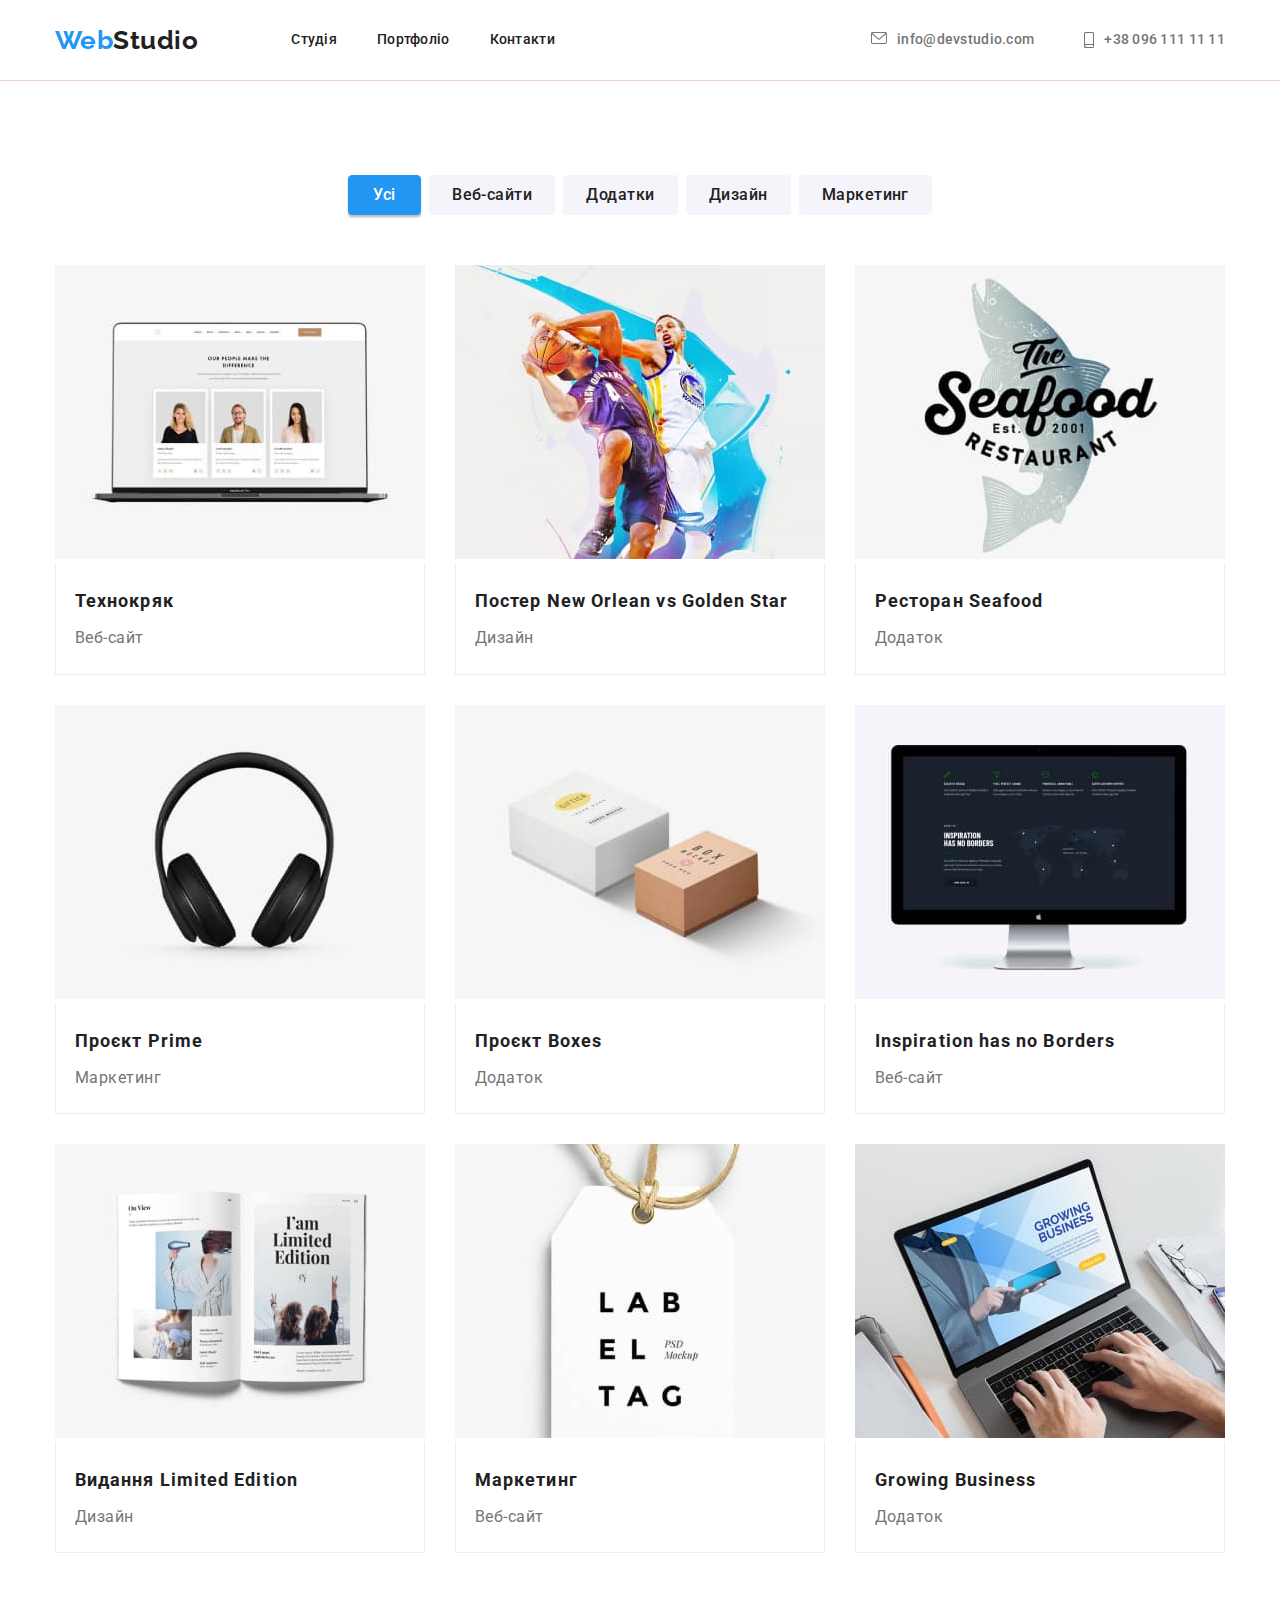
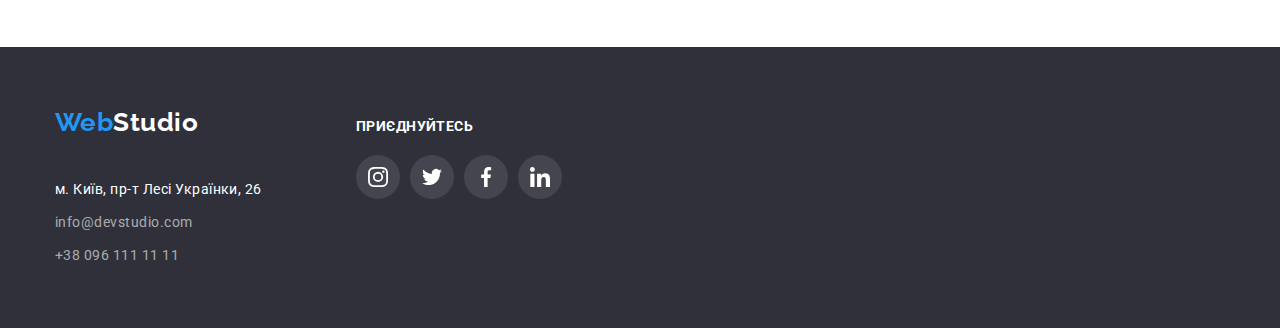
==== portfolio.html @ df7c5dd7 "зробила оверлей портфоліо" ====
<!DOCTYPE html>
<html lang="uk">

<head>
    <meta charset="UTF-8">
    <meta http-equiv="X-UA-Compatible" content="IE=edge">
    <meta name="viewport" content="width=device-width, initial-scale=1.0">
    <title>web-homework1</title>
    <link rel="preconnect" href="https://fonts.googleapis.com">
    <link rel="preconnect" href="https://fonts.gstatic.com" crossorigin>
    <link
        href="https://fonts.googleapis.com/css2?family=Raleway:wght@700&family=Roboto:wght@400;500;700;900&display=swap"
        rel="stylesheet">
    <link rel="stylesheet" href="https://cdnjs.cloudflare.com/ajax/libs/modern-normalize/1.1.0/modern-normalize.min.css">
    <link rel="stylesheet" href="./css/styles.css">
</head>

<body>
    <header class="head-block">
        <div class="container flex-header">
            <nav class="flex-header">
                <a href="./index.html" class="logo">
                    <span class="logoaccent">Web</span>Studio
    
                </a>
                <ul class="nav list">
                    <li class="item"><a href="./index.html" class="nav-list">Студія</a></li>
                    <li class="item"><a href="./portfolio.html" class="nav-list">Портфоліо</a></li>
                    <li class="item"><a href="" class="nav-list">Контакти</a></li>
                </ul>
            </nav>
            <ul class="social-links list">
    
                <li class="item">
    
                    <a href="mailto:info@devstudio.com" class="link">
                        <svg aria-label="іконка имейлу" class="link-icon" width="16" height="12">
                            <use href="./images/symbol-defs.svg#email"></use>
                        </svg>
                        info@devstudio.com
                    </a>
                </li>
                <li class="item">
                    <a href="tel:+380961111111" class="link">
                        <svg aria-label="іконка смартфону" class="link-icon" width="10" height="16">
                            <use href="./images/symbol-defs.svg#smartphone"></use>
                        </svg>
                        +38 096 111 11 11
                    </a>
                </li>
            </ul>
        </div>
    </header>
    <main>
        
        <!-- Власне портфоліо-->
        <section class="portfolio-section">
            <div class="container">
                <h1 class="visually-hidden">Портфоліо</h1>
                <ul class="button-list list">
                    <li class="item"> <button type="button" class="button-pfl primary">Усі</button></li>
                    <li class="item"> <button type="button" class="button-pfl secondary">Веб-сайти</button></li>
                    <li class="item"> <button type="button" class="button-pfl secondary">Додатки</button></li>
                    <li class="item"> <button type="button" class="button-pfl secondary">Дизайн</button></li>
                    <li class="item"> <button type="button" class="button-pfl secondary">Маркетинг</button></li>        
                </ul>
        

            
            <!--Галерея-->
            
                
                <ul class="galery-list list">

                    <li class="item">

                        <a href="#" class="galery-thumb">
                            <div class="galery-overlay">
                                <img class="galery-img" src="./images/img-portfolio/laptop.jpg" alt="Лаптоп" width="370">
                                
                                <p class="overlay">Ресурс пропонує комплексні пропозиції з різним рівнем функціоналу та сервісів. Все це дозволить відвідувачу отримати
                                вичерпні відомості про компанію чи приватну особу.</p>
                            </div>
                            <div class="galery-text">
                                <h2 class="galery-header">
                                    Технокряк
                                </h2>
                                <p class="galery-info">Веб-сайт</p>
                            </div>
                        </a>
                           
                    </li>

                    <li class="item">

                        <a href="#" class="galery-thumb">
                            <div class="galery-overlay">
                            <img class="galery-img" src="./images/img-portfolio/bascetbal.jpg" alt="гравці в баскетбол" width="370">
                            
                            <p class="overlay">Ресурс пропонує комплексні пропозиції з різним рівнем функціоналу та сервісів. Все це дозволить
                                відвідувачу отримати
                                вичерпні відомості про компанію чи приватну особу.</p>
                            </div>

                            <div class="galery-text">
                                <h2 class="galery-header">
                                    Постер New Orlean vs Golden Star
                                </h2>
                                <p class="galery-info">Дизайн</p>
                            </div>

                        </a>
                            
                    </li>
                    
                    <li class="item">

                        <a href="#" class="galery-thumb">
                            <div class="galery-overlay">
                            <img class="galery-img" src="./images/img-portfolio/seafood.jpg" alt="намальована риба" width="370">
                            
                            <p class="overlay">Ресурс пропонує комплексні пропозиції з різним рівнем функціоналу та сервісів. Все це дозволить
                                відвідувачу отримати
                                вичерпні відомості про компанію чи приватну особу.</p>
                            </div>

                            <div class="galery-text">
                                <h2 class="galery-header">
                                    Ресторан Seafood
                                </h2>
                                <p class="galery-info">Додаток</p>
                            </div>

                        </a>
    
                    </li>
                    
                    <li class="item">

                        <a href="#" class="galery-thumb">

                            <div class="galery-overlay">
                            <img class="galery-img" src="./images/img-portfolio/earphones.jpg" alt="навушники" width="370">
                            
                            <p class="overlay">Ресурс пропонує комплексні пропозиції з різним рівнем функціоналу та сервісів. Все це дозволить
                                відвідувачу отримати
                                вичерпні відомості про компанію чи приватну особу.</p>
                            </div>

                            <div class="galery-text">
                                <h2 class="galery-header">
                                    Проєкт Prime
                                </h2>
                                <p class="galery-info">Маркетинг</p>
                            </div>

                        </a>
 
                    </li>
                   
                    <li class="item">
                        
                        <a href="#" class="galery-thumb">

                            <div class="galery-overlay">

                            <img class="galery-img" src="./images/img-portfolio/boxes.jpg" alt="коробки" width="370">
                            
                            <p class="overlay">Ресурс пропонує комплексні пропозиції з різним рівнем функціоналу та сервісів. Все це дозволить
                                відвідувачу отримати
                                вичерпні відомості про компанію чи приватну особу.</p>
                            
                            </div>

                            <div class="galery-text">
                                <h2 class="galery-header">
                                    Проєкт Boxes
                                </h2>
                                <p class="galery-info">Додаток</p>
                            </div>

                        </a>

                    </li>
                    
                    <li class="item">

                        <a href="#" class="galery-thumb">

                            <div class="galery-overlay">

                            <img class="galery-img" src="./images/img-portfolio/pc.jpg" alt="єкран комп'ютера" width="370">
                            
                            <p class="overlay">Ресурс пропонує комплексні пропозиції з різним рівнем функціоналу та сервісів. Все це дозволить
                                відвідувачу отримати
                                вичерпні відомості про компанію чи приватну особу.</p>
                            </div>

                            <div class="galery-text">
                                <h2 class="galery-header">
                                    Inspiration has no Borders
                                </h2>
                                <p class="galery-info">Веб-сайт</p>
                            </div>

                        </a>
                       
                           
                    </li>
                    
                    <li class="item">

                        <a href="#" class="galery-thumb">

                            <div class="galery-overlay">
                            <img class="galery-img" src="./images/img-portfolio/book.jpg" alt="книга" width="370">
                            
                            <p class="overlay">Ресурс пропонує комплексні пропозиції з різним рівнем функціоналу та сервісів. Все це дозволить
                                відвідувачу отримати
                                вичерпні відомості про компанію чи приватну особу.</p>
                            </div>

                            <div class="galery-text">
                                <h2 class="galery-header">
                                    Видання Limited Edition
                                </h2>
                                <p class="galery-info">Дизайн</p>
                            </div>

                        </a>
                         
                    </li>
                    
                    <li class="item">
                       
                        <a href="#" class="galery-thumb">

                            <div class="galery-overlay">
                            <img class="galery-img" src="./images/img-portfolio/label.jpg" alt="Лейбл" width="370">
                            
                            <p class="overlay">Ресурс пропонує комплексні пропозиції з різним рівнем функціоналу та сервісів. Все це дозволить
                                відвідувачу отримати
                                вичерпні відомості про компанію чи приватну особу.</p>
                            </div>

                            <div class="galery-text">
                                <h2 class="galery-header">
                                    Маркетинг
                                </h2>
                                <p class="galery-info">Веб-сайт</p>
                            </div>

                        </a>

                           
                    </li>
                    
                    <li class="item">

                        <a href="#" class="galery-thumb">

                            <div class="galery-overlay">
                            <img class="galery-img" src="./images/img-portfolio/workinonlaptop.jpg" alt="Робота на комп'ютері" width="370">
                            
                            <p class="overlay">Ресурс пропонує комплексні пропозиції з різним рівнем функціоналу та сервісів. Все це дозволить
                                відвідувачу отримати
                                вичерпні відомості про компанію чи приватну особу.</p>
                            </div>

                            <div class="galery-text">
                                <h2 class="galery-header">
                                    Growing Business
                                </h2>
                                <p class="galery-info">Додаток</p>
                            </div>

                        </a>
                      
                    </li>
                </ul>
            </div>
        </section>
    </main>

    <footer class="footerall">
        <div class="container">
            <div class="container-footer">
                <div class="container-foter-adress">
    
                    <a href="./index.html" class="footer-logo">
                        <span class="footer-logoaccent">Web</span>Studio
                    </a>
    
    
                    <address>
                        <ul class="contacts-list list">
                            <li class="contact-item"><a href="https://goo.gl/maps/CPtrU1FHBa2aNyZL9" target="_blank"
                                    rel="noopener noreferrer nofollow" class="adress">м. Київ, пр-т Лесі Українки, 26</a>
                            </li>
    
                            <li class="contact-item"><a href="mailto:info@devstudio.com"
                                    class="adress-link">info@devstudio.com</a></li>
    
                            <li class="contact-item"><a href="tel:+380961111111" class="adress-link">+38 096 111 11 11</a>
                            </li>
    
                        </ul>
                    </address>
                </div>
    
    
                <div class="container-footer-socials">
    
                    <h2 class="social-header">
                        приєднуйтесь
                    </h2>
    
                    <ul class="social-list-footer list">
                        <li class="social-list-item">
                            <a href="#" class="social-list-link-footer">
                                <svg aria-label="іконка інстаграмм" class="social-list-icon-footer" width="20" height="20">
                                    <use href="./images/symbol-defs.svg#instagram"></use>
                                </svg>
                            </a>
                        </li>
    
                        <li class="social-list-item">
                            <a href="#" class="social-list-link-footer">
                                <svg aria-label="іконка твіттера" class="social-list-icon-footer" width="20" height="20">
                                    <use href="./images/symbol-defs.svg#twitter"></use>
                                </svg>
                            </a>
                        </li>
    
                        <li class="social-list-item">
                            <a href="#" class="social-list-link-footer">
                                <svg aria-label="іконка фейсбука" class="social-list-icon-footer" width="20" height="20">
                                    <use href="./images/symbol-defs.svg#facebook"></use>
                                </svg>
                            </a>
                        </li>
    
                        <li class="social-list-item">
                            <a href="#" class="social-list-link-footer">
                                <svg aria-label="іконка лінкедін" class="social-list-icon-footer" width="20" height="20">
                                    <use href="./images/symbol-defs.svg#linkedin"></use>
                                </svg>
                            </a>
                        </li>
                    </ul>
                </div>
            </div>
        </div>
    
    
    
    </footer>
</body>

</html>
---- css/styles.css ----
html {
    box-sizing: border-box;
}

*,
*::before,
*::after {
    box-sizing: inherit;
}

/* основні кольори */

:root {
    --main-text-color: #212121;
    --light-text-color: #757575;
    --secondary-text-color: #2196F3;
    --dark-bcg-color: #2F303A;
    --light-bcg-color: #F5F4FA;
    --main-light-color: #FFFFFF;
    --border-color: #ECCECE;
    --margin30: 30px;
    --padding94: 94px;
    
}


body {
    background-color: var(--main-light-color);
    color: var(--main-text-color);
    font-family: Roboto, sans-serif;
    letter-spacing: 0.03em;

}

.container {
    width: 1200px;
    padding-left: 15px;
    padding-right: 15px;
    margin: 0 auto;
    
}

h1, 
h2,
h3,
p {
    margin: 0;
    padding: 0;

}
img {
    display: inline-block;
    max-width: 100%;
    height: auto;
}

.list {
    list-style: none;
    padding: 0;
    margin: 0;
}

a {
    text-decoration: none;
}

/* Header */

.flex-header {
    display: flex;
    align-items: center;
}

.head-block {


    background-color: var(--main-light-color);
    border-bottom: 1px solid var(--border-color);
}

.logoaccent {
    display: inline-block;

    color: var(--secondary-text-color);
    font-family: Raleway, sans-serif;
    font-weight: 700;
    font-size: 26px;
    line-height: 1.19;

}

.logo {
    display: inline-block;

    color: var(--main-text-color);
    font-family: Raleway, sans-serif;
    font-weight: 700;
    font-size: 26px;
    line-height: 1.19;
}

.nav {
    display: flex;
    margin-left: 93px;
   
}
.nav .item + .item {
    margin-left: 40px;
    
}



.nav .nav-list {
    display: block;
    padding-top: 32px;
    padding-bottom: 32px;
    
    color: var(--main-text-color);
    text-decoration: none;
    letter-spacing: 0.02em;
    font-weight: 500;
    font-size: 14px;
    line-height: 1.14;

}

.nav .nav-list:hover,
.nav .nav-list:focus {
    color: var(--secondary-text-color);
}



.link {
    display: inline-block;
}

.social-links {
    display: flex;
    margin-left: auto;
    align-items: center;
    
}

.social-links .item + .item {
    margin-left: 50px;
   
}

.social-links .link {
    display: flex;
    text-align: center;
    padding-top: 32px;
    padding-bottom: 32px;

    color: var(--light-text-color);
    text-decoration: none;
    letter-spacing: 0.02em;
    font-weight: 500;
    font-size: 14px;
    line-height: 1.14;

}

.social-links .link:hover,
.social-links .link:focus {
    color: var(--secondary-text-color);
}

.link-icon {

    margin-right: 10px;
    fill: var(--light-text-color);

}

.link:hover .link-icon,
.link:hover .link-icon {

    fill: var(--secondary-text-color);

}


.smartphone-icon {

    color: var(--light-text-color);
    width: 10px;
    height: 16px;

}


/* Перша секція з кнопкою */

.advertis-section {
    padding-top: 200px;
    padding-bottom: 200px;
    margin-left: auto;
    margin-right: auto;

    max-width: 1600px;
    height: 600px;
    background-color: #C4C4C4;
    background-image: linear-gradient( to right, rgba(47, 48, 58, 0.4), rgba(47, 48, 58, 0.4)),
    url(../images/herophoto.jpg);
    background-position: center;
    background-size: cover;
    text-align: center;
}

.advertisement {
    width: 696px;
    margin-top: 0;
    margin-left: auto;
    margin-right: auto;
    margin-bottom: 30px;

    

    font-weight: 900;
    font-size: 44px;
    line-height: 1.36;
    text-align: center;
    letter-spacing: 0.06em;
    text-transform: uppercase;
    color: var(--main-light-color);

    
            
}

.button  {
    border-radius: 4px;
    width: 216px;
    height: 50px;
    padding: 10px;
    font-family: inherit;
    cursor: pointer;
    font-weight: 700;
    font-size: 16px;
    line-height: 1.18;
    text-align: center;
    letter-spacing: 0.06em;
    color: var(--main-light-color);
    background-color: var(--secondary-text-color);
    border: 1px solid transparent;
    box-shadow: 0px 4px 4px rgba(0, 0, 0, 0.15);
    
}

.button:hover,
.button:focus {
    background-color: #188CE8;
    box-shadow: 0px 4px 4px rgba(0, 0, 0, 0.15);
    
    border-color: transparent;;
}

/* Cекція про переваги */

.visually-hidden {
    position: absolute;
    white-space: nowrap;
    width: 1px;
    height: 1px;
    overflow: hidden;
    border: 0;
    padding: 0;
    clip: rect(0 0 0 0);
    clip-path: inset(50%);
    margin: -1px;
}

.benefits-section {
    padding-top: var(--padding94);   
    padding-bottom: var(--padding94);
}

.benefits-list {
    display: flex;
    
}

.benefits-list .item {
    width: 270px;
}

.benefits-list .item + .item {
    margin-left: 30px;
    
}

.grey-box {
    display: flex;
    margin-bottom: 30px;
    background-color: var(--light-bcg-color);
    height: 120px;
    justify-content: center;
    align-items: center;
    
}


.benefit-header {
    margin-bottom: 10px;

    font-weight: 700;
    font-size: 14px;
    line-height: 1.14;
    text-transform: uppercase;

}

.benefit-item {
    font-size: 14px;
    line-height: 1.71;
    color: var(--light-text-color);
}

/* Секція з галерею */

.card-set {
    display: flex;    
    justify-content: center;
    margin-left: calc(-1 * var(--margin30));
    margin-bottom: calc(-1 * var(--margin30));
}

.card-set>.item {
    flex-basis: calc(100/3 - var(--margin30));
    margin-left: var(--margin30);
    margin-bottom: var(--margin30);
}



.directions-section {
    padding-bottom: var(--padding94);
}

.directions {
    margin-bottom: 50px;

    font-weight: 700;
    font-size: 36px;
    line-height: 1.17;
    text-align: center;
   
}



/* Про команду */

.team-section {
    padding-top: var(--padding94);
    padding-bottom: var(--padding94);

    background-color: var(--light-bcg-color);
}

.team {
    font-weight: 700;
    font-size: 36px;
    line-height: 1.17;
    text-align: center;
    margin-bottom: 50px;

}



.team-list {
    display: flex;
    margin-left: calc(-1 * var(--margin30));
    margin-bottom: calc(-1 * var(--margin30));
}

.team-list>.item {
    flex-basis: calc(100% / 4 - var(--margin30));
    margin-left: var(--margin30);
    margin-bottom: var(--margin30);

}


.card-content {
    padding-top: 30px;
    padding-bottom: 0;
    padding-left: 15px;
    padding-right: 15px;
    text-align: center;

    background-color: var(--main-light-color);
}

.card {
    box-shadow: 0px 1px 3px rgba(0, 0, 0, 0.12), 0px 1px 1px rgba(0, 0, 0, 0.14), 0px 2px 1px rgba(0, 0, 0, 0.2);
    border-radius: 0px 0px 4px 4px;
    overflow: hidden;
}

.team-person-item {
    background-color: var(--main-light-color);
}

.team-person-name {
    margin-bottom: 10px;

    font-weight: 500;
    font-size: 16px;
    line-height: 1.19;
    
}

.team-person-job {
    color: var(--light-text-color);
    font-size: 16px;
    line-height: 1.19;

}

.social-list {
    background-color: var(--main-light-color);
    display: flex;
    justify-content: center;
    column-gap: 10px;
    padding-top: 16px;
    padding-bottom: 30px;
}
.social-list-link {
    display: flex;
    justify-content: center;
    align-items: center;
    width: 44px;
    height: 44px;
    border-radius: 50%;
    background-color: var(--main-light-color);
    fill: #AFB1B8;
}

.social-list-link:hover,
.social-list-link:focus {
    background-color: var(--secondary-text-color);
    fill: var(--main-light-color);
}


/* Постійні клієнти */

.clients-section {
    padding-top: var(--padding94);
    padding-bottom: var(--padding94);
}

.clients-header {
    font-weight: 700;
    font-size: 36px;
    line-height: 1.17;
    text-align: center;
}


.clients-list {
    display: flex;
    justify-content: center;
    column-gap: 30px;
    margin-top: 50px;
    padding-bottom: 0;

}

.clients-list-link {
    display: flex;
    justify-content: center;
    align-items: center;
    width: 170px;
    height: 92px;
    border: 1px solid #AFB1B8;
    border-radius: 4px;
    background-color: var(--main-light-color);
    fill: #AFB1B8;
}



.clients-list-link:hover,
.clients-list-link:focus {
    border-color: var(--secondary-text-color);
    fill: var(--secondary-text-color);
    
}


/* footer */

.footerall {
    background-color: var(--dark-bcg-color);
    padding-top: 60px;
    padding-bottom: 60px;
}

.footer-logo {
    display: inline-block;
    margin-bottom: 20px;
    
    color: var(--main-light-color);
    font-family: Raleway, sans-serif;
    font-style: normal;
    font-weight: 700;
    font-size: 26px;
    line-height: 1.19;

}

.footer-logoaccent {

    display: inline-block;
    margin-bottom: 20px;
    

    
    color: var(--secondary-text-color);
    font-family: Raleway, sans-serif;
    font-style: normal;
    font-weight: 700;
    font-size: 26px;
    line-height: 1.19;

}


.adress {


    color: var(--main-light-color);
    font-weight: 400;
    font-size: 14px;
    line-height: 1.71;
    font-style: normal;

}

.adress-link {

    color: rgba(255, 255, 255, 0.6);
    font-weight: 400;
    font-size: 14px;
    line-height: 1.71;
    font-style: normal;

}

.adress:hover,
.adress:focus {
    color: var(--secondary-text-color);
}

.contact-item:not(:last-child) {
    margin-bottom: 9px;
}

.container-footer {
    display: flex;
    align-items: baseline;
}

.container-foter-adress {
    
    width: 231px;
    
}


.container-footer-socials {
    margin-left: 70px;
    width: 206px;
    
    
   
}

.social-header {
    
    margin-bottom: 20px;

    font-weight: 700;
    font-size: 14px;
    line-height: 1.14;
    letter-spacing: 0.03em;
    text-transform: uppercase;
    color:  var(--main-light-color);
}

.social-list-footer {
    
    display: flex;
    justify-content: center;
    column-gap: 10px;
    
}

.social-list-link-footer {
    display: flex;
    justify-content: center;
    align-items: center;
    width: 44px;
    height: 44px;
    border-radius: 50%;
    background-color:rgba(255, 255, 255, 0.1);
    fill: var(--main-light-color)
}

.social-list-link-footer:hover,
.social-list-link-footer:focus {
    background-color: var(--secondary-text-color);

}





/* власне портфоліо */

.portfolio-section {
    padding-top: var(--padding94);
    padding-bottom: var(--padding94);

}

.button-list {
    margin-bottom: 50px;

    display: flex;
    justify-content: center;
}

.button-list .item + .item {
    margin-left: 8px;
    
   
}

.button-pfl {
        border-radius: 4px;
        padding: 6px 22px;
        min-width: 73px;
        font-family: inherit;
        cursor: pointer;
        font-weight: 500;
        font-size: 16px;
        line-height: 1.63;
        text-align: center;
        letter-spacing: 0.03em;
        color: var(--main-light-color);
        background-color: var(--secondary-text-color);
        border: 1px solid transparent;
        
        
}

.button-pfl.primary {
    color: var(--main-light-color);
    background-color: var(--secondary-text-color);
    border-color: var(--secondary-text-color);
    box-shadow: 0px 3px 1px rgba(0, 0, 0, 0.1), 0px 1px 2px rgba(0, 0, 0, 0.08), 0px 2px 2px rgba(0, 0, 0, 0.12);
    
}

.button-pfl.secondary {
    color: var(--main-text-color);
    background-color: var(--light-bcg-color);
    border-color: var(--light-bcg-color);
   

}

.button-pfl.primary:hover,
.button-pfl.primary:focus {
    color: var(--main-text-color);
    background-color: var(--light-bcg-color);
    border: 1px solid var(--light-bcg-color);
    
    
}

.button-pfl.secondary:hover,
.button-pfl.secondary:focus {
    color: var(--main-light-color);
    background-color: var(--secondary-text-color);
    border: 1px solid var(--secondary-text-color);
    box-shadow: 0px 3px 1px rgba(0, 0, 0, 0.1), 0px 1px 2px rgba(0, 0, 0, 0.08), 0px 2px 2px rgba(0, 0, 0, 0.12);
}



/* Галерея */
.galery-list {
    padding: 0;
    margin: 0;
    list-style: none;

    display: flex;
    flex-wrap: wrap;
    margin-left: calc(-1 * var(--margin30));
    margin-top: calc(-1 * var(--margin30));
}

.galery-list>.item {
    flex-basis: calc(100% / 3 - var(--margin30));
    margin-left: var(--margin30);
    margin-top: var(--margin30);

    
}



.galery-overlay {
    position: relative ;
    overflow: hidden;
}

.overlay {
    position: absolute;
    top: 0;
    left: 0;
    height: 100%;
    width: 100%;
    background: rgba(33, 150, 243, 0.9);
    color: var(--main-light-color);
    padding: 63px 24px;
    font-size: 18px;
    line-height: 1.56;
    letter-spacing: 0.03em;
    overflow: auto;
    z-index: 10;

    transform: translateY(100%);

    transition: transform 250ms cubic-bezier(0.4, 0, 0.2, 1);
}
/* 
.overlay:hover,
.overlay:focus {

    transform: translateY(0%);

} */

.galery-thumb:hover,
.galery-thumb:focus {

    display: inline-block;
    box-shadow: 0px 1px 1px rgba(0, 0, 0, 0.12), 0px 4px 4px rgba(0, 0, 0, 0.06), 1px 4px 6px rgba(0, 0, 0, 0.16);
}

.galery-thumb:hover .overlay,
.galery-thumb:focus .overlay {

    
    box-shadow: 0px 1px 1px rgba(0, 0, 0, 0.12), 0px 4px 4px rgba(0, 0, 0, 0.06), 1px 4px 6px rgba(0, 0, 0, 0.16);
    transform: translateY(0%);
}


.galery-text {
    padding-top: 20px;
    padding-bottom: 20px;
    padding-left: 19px;
    padding-right: 19px;
    text-align: start;
    border-left: 1px solid #EEEEEE;
    border-right: 1px solid #EEEEEE;
    border-bottom: 1px solid #EEEEEE;
}
.galery-header {
    margin-bottom: 4px;

    font-weight: 700;
    font-size: 18px;
    line-height: 2;
    letter-spacing: 0.06em;
    color: var(--main-text-color);
}

.galery-info {
    font-size: 16px;
    line-height: 1.88;
    letter-spacing: 0.03em;
    color: var(--light-text-color)
}
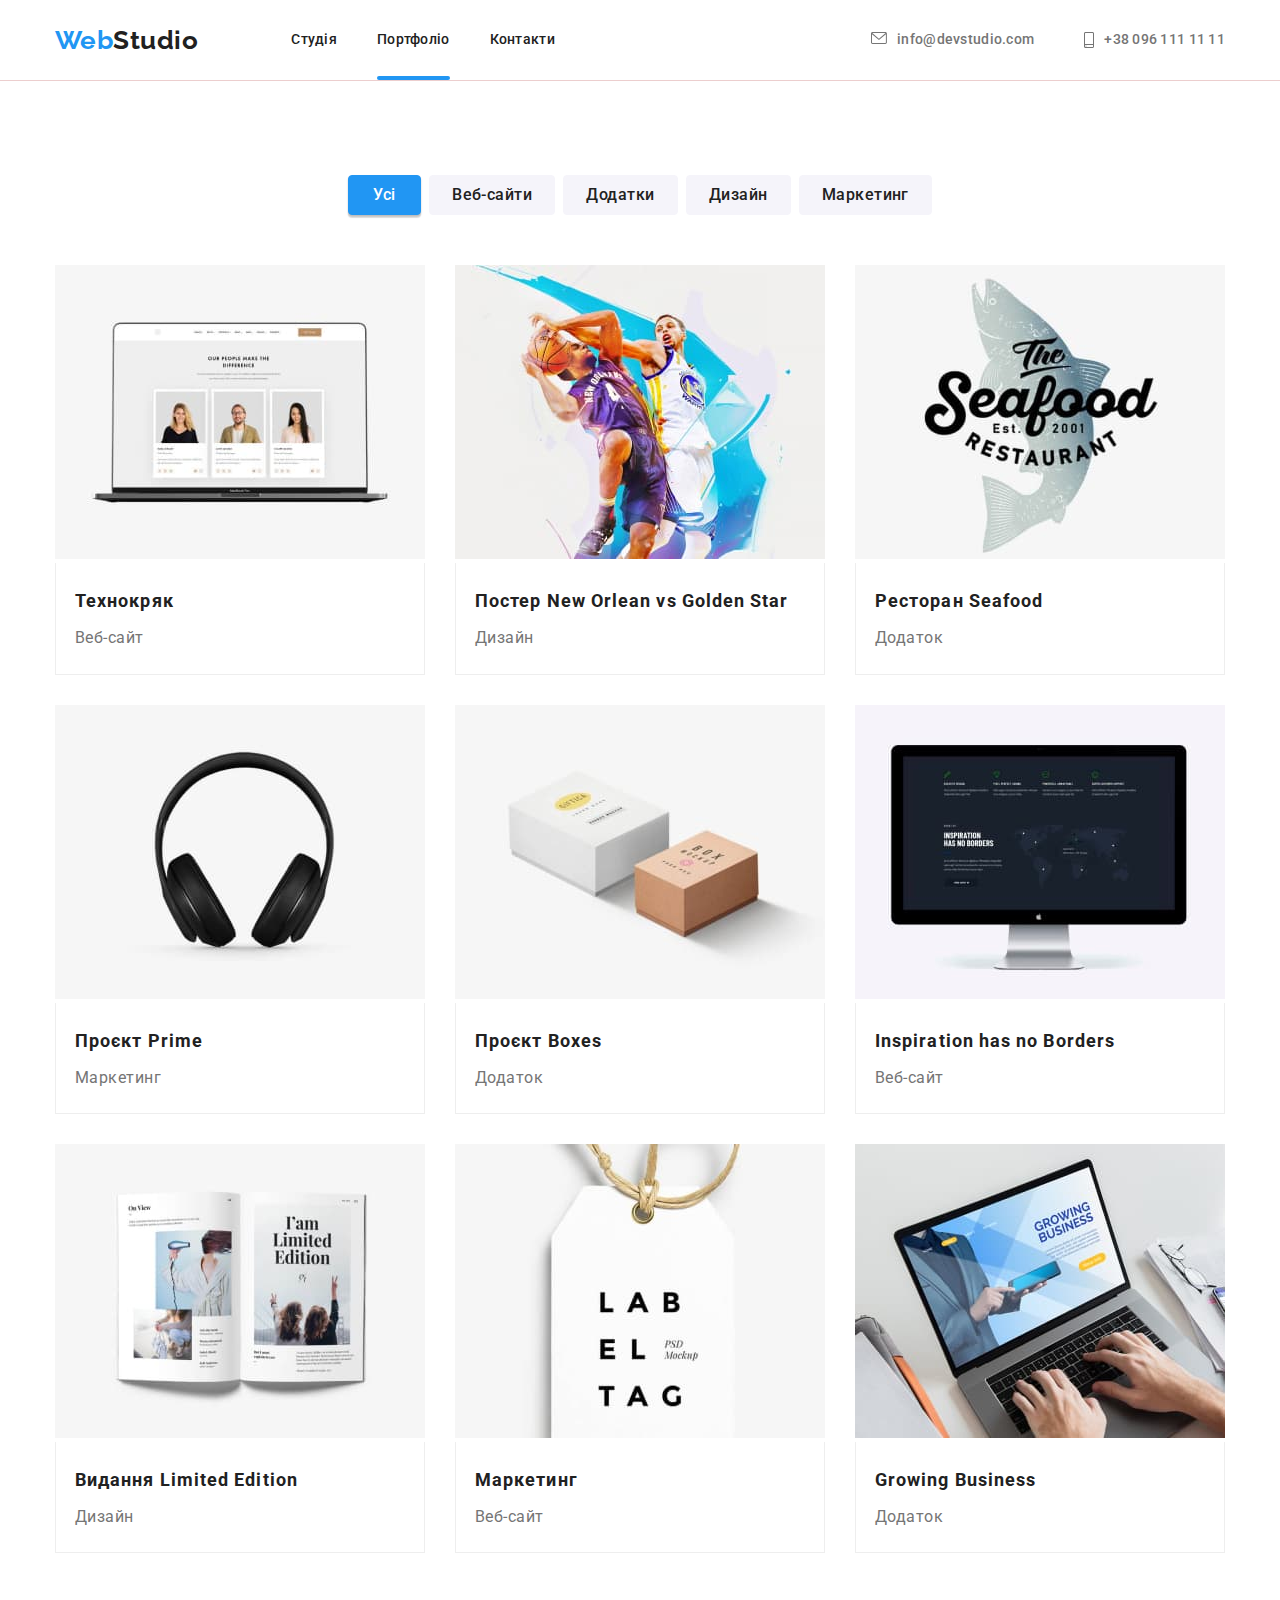
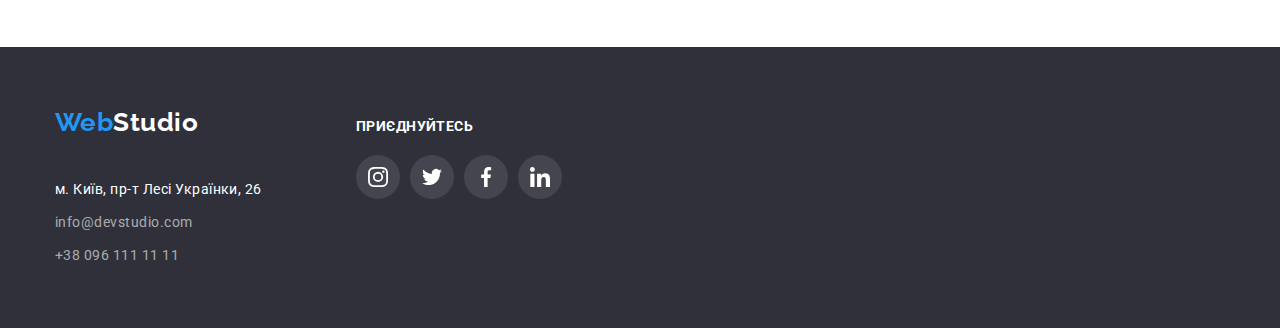
==== commit 4cf87808: "нижнє підкреслення" ====
--- a/portfolio.html
+++ b/portfolio.html
@@ -25,7 +25,7 @@
                 </a>
                 <ul class="nav list">
                     <li class="item"><a href="./index.html" class="nav-list">Студія</a></li>
-                    <li class="item"><a href="./portfolio.html" class="nav-list">Портфоліо</a></li>
+                    <li class="item"><a href="./portfolio.html" class="nav-list straich">Портфоліо</a></li>
                     <li class="item"><a href="" class="nav-list">Контакти</a></li>
                 </ul>
             </nav>
--- a/css/styles.css
+++ b/css/styles.css
@@ -112,6 +112,7 @@
 
 
 .nav .nav-list {
+    position: relative;
     display: block;
     padding-top: 32px;
     padding-bottom: 32px;
@@ -128,6 +129,18 @@
 .nav .nav-list:hover,
 .nav .nav-list:focus {
     color: var(--secondary-text-color);
+}
+
+.straich::after {
+    position: absolute;
+    display: block;
+    bottom: 0;
+    left: 0;
+    content: "";
+    height: 4px;
+    width: 100%;
+    background-color: var(--secondary-text-color);
+    border-radius: 2px;
 }
 
 
@@ -332,6 +345,35 @@
     flex-basis: calc(100/3 - var(--margin30));
     margin-left: var(--margin30);
     margin-bottom: var(--margin30);
+}
+
+.photo-overlay {
+    position: relative;
+    display: block;
+    
+    }
+
+.photo-item {
+    display: block;
+}
+
+.text-overlay {
+    position: absolute;
+    bottom: 0;
+    left: 0;
+    height: 70px;
+    width: 100%;
+    background: rgba(47, 48, 58, 0.8);
+    color: var(--main-light-color);
+    padding: 27px 10px;
+    font-weight: 700;
+    font-size: 14px;
+    line-height: 1.14;
+    text-align: center;
+    letter-spacing: 0.03em;
+    text-transform: uppercase;
+    overflow: auto;
+    z-index: 10;
 }
 
 
